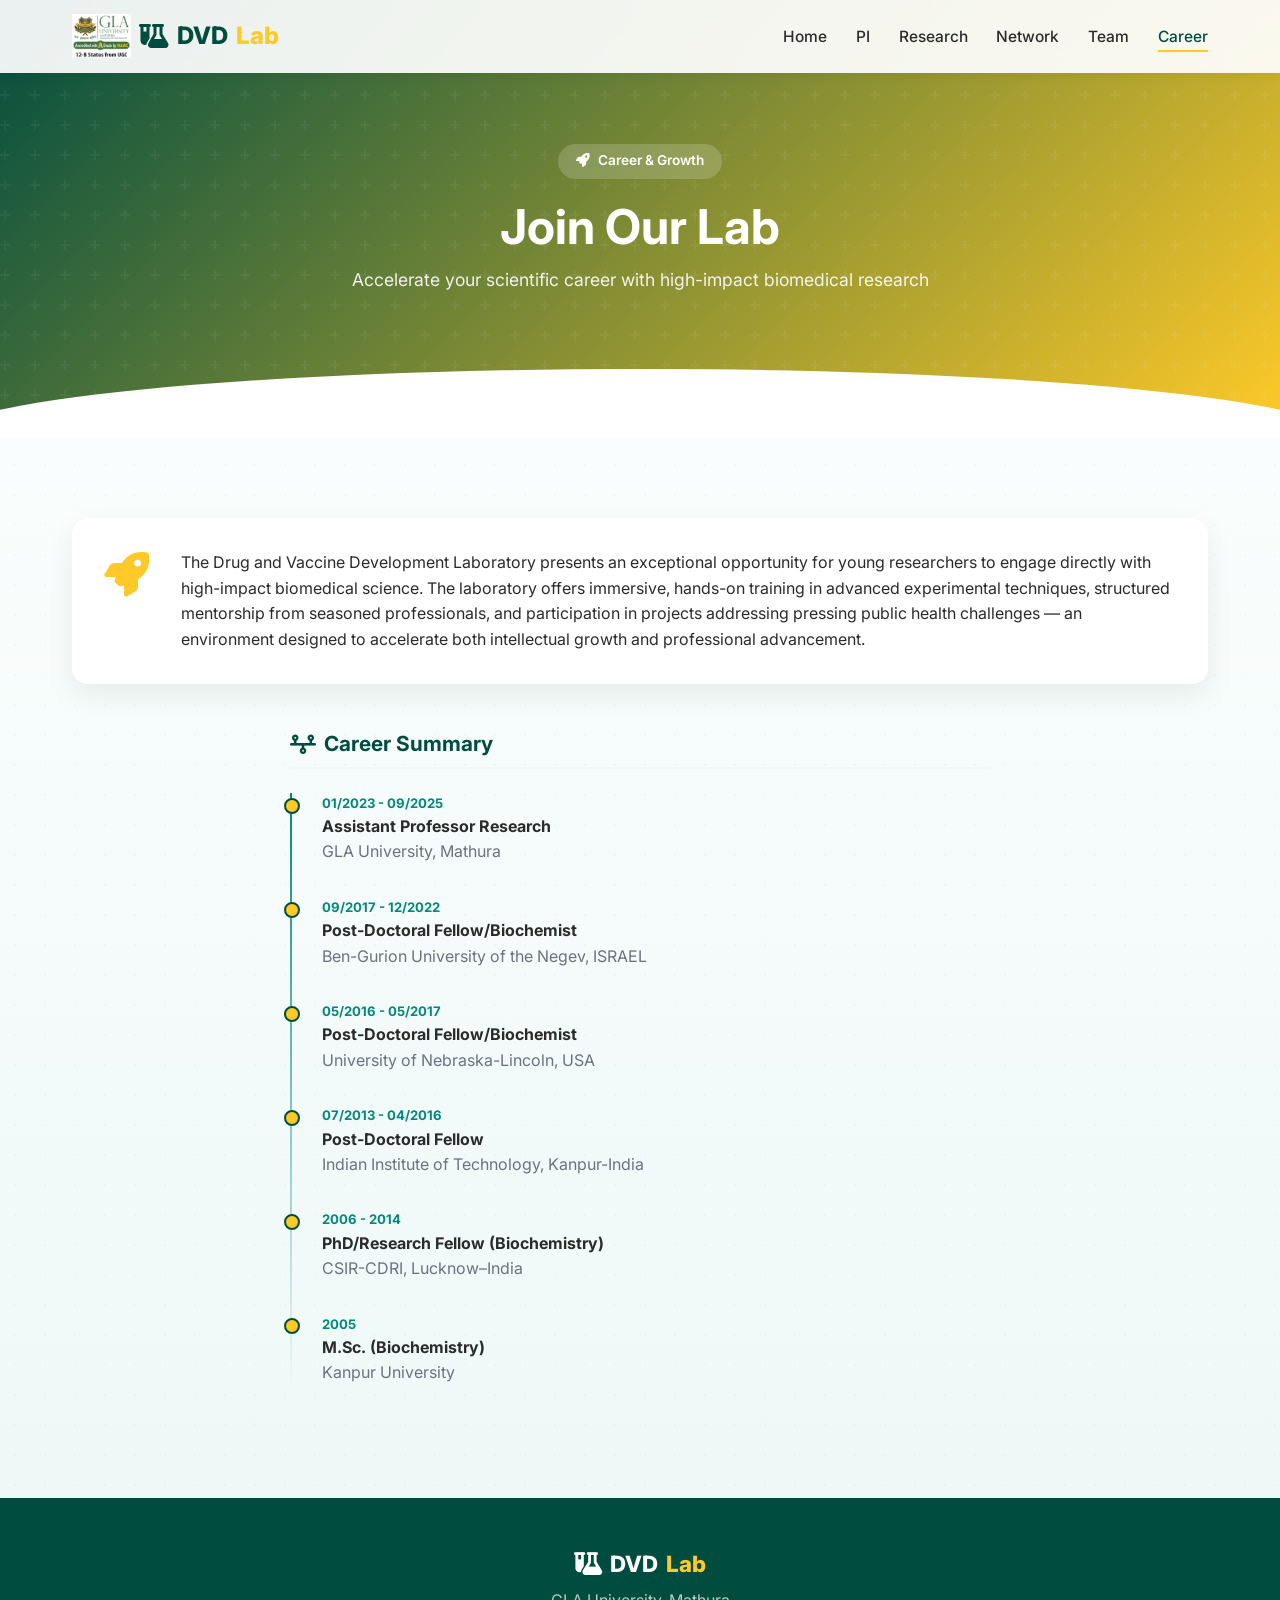
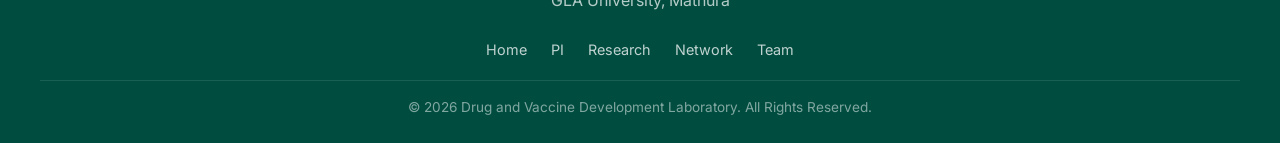
==== career.html @ 9182d3e6 "Initial commit" ====
<!DOCTYPE html>
<html lang="en">

<head>
    <meta charset="UTF-8">
    <meta name="viewport" content="width=device-width, initial-scale=1.0">
    <title>Career &amp; Growth — DVDLab</title>
    <meta name="description"
        content="Career opportunities, timeline, and growth pathways at the Drug and Vaccine Development Laboratory, GLA University.">
    <link href="https://fonts.googleapis.com/css2?family=Inter:wght@300;400;500;600;700;800&display=swap"
        rel="stylesheet">
    <link rel="stylesheet" href="https://cdnjs.cloudflare.com/ajax/libs/font-awesome/6.4.0/css/all.min.css">
    <link rel="stylesheet" href="style.css">
</head>

<body>
    <nav id="navbar">
        <div class="nav-content">
            <div class="logo">
                <img src="images/gla_logo.png" alt="GLA University Logo" class="nav-logo-img">
                <i class="fa-solid fa-flask-vial"></i> DVD<span class="highlight">Lab</span>
            </div>
            <ul class="nav-links">
                <li><a href="index.html">Home</a></li>
                <li><a href="pi.html">PI</a></li>
                <li><a href="research.html">Research</a></li>
                <li><a href="network.html">Network</a></li>
                <li><a href="team.html">Team</a></li>
                <li><a href="career.html">Career</a></li>
            </ul>
        </div>
    </nav>

    <!-- Page Banner -->
    <div class="page-banner page-banner--career">
        <div class="page-banner-content reveal">
            <span class="page-label"><i class="fa-solid fa-rocket"></i> Career &amp; Growth</span>
            <h1>Join Our Lab</h1>
            <p>Accelerate your scientific career with high-impact biomedical research</p>
        </div>
        <div class="banner-shape"></div>
    </div>

    <!-- Opportunity Text -->
    <section class="section-container">
        <div class="career-content reveal">
            <div class="career-text">
                <i class="fa-solid fa-rocket large-icon"></i>
                <p>The Drug and Vaccine Development Laboratory presents an exceptional opportunity for young researchers
                    to engage directly with high-impact biomedical science. The laboratory offers immersive, hands-on
                    training in advanced experimental techniques, structured mentorship from seasoned professionals, and
                    participation in projects addressing pressing public health challenges — an environment designed to
                    accelerate both intellectual growth and professional advancement.</p>
            </div>
        </div>

        <!-- Career Timeline -->
        <div class="career-timeline-full">
            <h3><i class="fa-solid fa-timeline"></i> Career Summary</h3>
            <div class="timeline" id="timeline-container">
                <!-- Populated by JS -->
            </div>
        </div>
    </section>

    <footer>
        <div class="footer-content">
            <div class="footer-brand">
                <div class="logo"><i class="fa-solid fa-flask-vial"></i> DVD<span class="highlight">Lab</span></div>
                <p>GLA University, Mathura</p>
            </div>
            <div class="footer-links">
                <a href="index.html">Home</a>
                <a href="pi.html">PI</a>
                <a href="research.html">Research</a>
                <a href="network.html">Network</a>
                <a href="team.html">Team</a>
            </div>
            <div class="footer-bottom">
                <p>&copy; 2026 Drug and Vaccine Development Laboratory. All Rights Reserved.</p>
            </div>
        </div>
    </footer>

    <script src="main.js"></script>
</body>

</html>
---- style.css ----
/* ============================================
   DVD Lab — style.css (Multi-Page)
   ============================================ */
/* Career page — full-width single timeline */
.career-timeline-full {
    max-width: 700px;
    margin: 2rem auto 0;
}

.career-timeline-full h3 {
    color: var(--primary);
    display: flex;
    align-items: center;
    gap: 0.5rem;
    border-bottom: 2px solid var(--bg-light);
    padding-bottom: 0.6rem;
    margin-bottom: 1.5rem;
    font-size: 1.3rem;
}

:root {
    --primary: #004d40;
    --primary-light: #00897b;
    --secondary: #ffca28;
    --bg-main: #ffffff;
    --bg-light: #f4f6f8;
    --text-main: #2b2b2b;
    --text-muted: #6b7280;
    --white: #ffffff;
    --card-shadow: 0 10px 30px rgba(0, 0, 0, 0.07);
    --hover-shadow: 0 20px 45px rgba(0, 77, 64, 0.18);
    --border-radius: 12px;
    --transition: all 0.3s ease;
}

* {
    margin: 0;
    padding: 0;
    box-sizing: border-box;
}

body {
    font-family: 'Inter', sans-serif;
    color: var(--text-main);
    background: linear-gradient(180deg, #fff 0%, #ebf8f6 100%);
    line-height: 1.6;
    overflow-x: hidden;
    animation: pageEnter 0.55s ease both;
}

@keyframes pageEnter {
    from {
        opacity: 0;
        transform: translateY(18px);
    }

    to {
        opacity: 1;
        transform: translateY(0);
    }
}

body::before {
    content: '';
    position: fixed;
    inset: 0;
    background-image: radial-gradient(var(--primary-light) 1px, transparent 1px);
    background-size: 30px 30px;
    opacity: 0.04;
    z-index: -1;
    pointer-events: none;
}

h1,
h2,
h3,
h4,
h5,
h6 {
    font-weight: 700;
    line-height: 1.2;
    margin-bottom: 1rem;
}

a {
    text-decoration: none;
    color: var(--primary);
    transition: var(--transition);
}

.text-gradient {
    background: linear-gradient(135deg, var(--primary), var(--primary-light));
    -webkit-background-clip: text;
    -webkit-text-fill-color: transparent;
}

.mt-2 {
    margin-top: 2rem;
}

.bg-light-section {
    background: var(--bg-light);
    padding: 5rem 2rem;
}

.bg-light-section .section-container {
    padding-top: 0;
    padding-bottom: 0;
}

.section-container {
    padding: 5rem 2rem;
    max-width: 1200px;
    margin: 0 auto;
}

.section-header {
    text-align: center;
    margin-bottom: 3.5rem;
}

.section-header h2 {
    font-size: 2.4rem;
    color: var(--primary);
    position: relative;
    display: inline-block;
}

.section-header h2::after {
    content: '';
    position: absolute;
    bottom: -10px;
    left: 50%;
    transform: translateX(-50%);
    width: 60px;
    height: 4px;
    background: var(--secondary);
    border-radius: 2px;
}

.section-header p {
    color: var(--text-muted);
    margin-top: 1.2rem;
}

/* NAV */
nav {
    position: fixed;
    top: 0;
    width: 100%;
    background: rgba(255, 255, 255, 0.92);
    backdrop-filter: blur(14px);
    z-index: 1000;
    box-shadow: 0 2px 12px rgba(0, 0, 0, 0.06);
}

.nav-content {
    max-width: 1200px;
    margin: 0 auto;
    padding: 0.9rem 2rem;
    display: flex;
    justify-content: space-between;
    align-items: center;
}

.logo {
    font-size: 1.5rem;
    font-weight: 800;
    color: var(--primary);
    display: flex;
    align-items: center;
    gap: 0.5rem;
}

.nav-logo-img {
    height: 44px;
    width: auto;
}

.logo .highlight {
    color: var(--secondary);
}

.nav-links {
    list-style: none;
    display: flex;
    gap: 1.8rem;
}

.nav-links a {
    color: var(--text-main);
    font-weight: 500;
    font-size: 0.97rem;
    padding: 0.3rem 0;
    border-bottom: 2px solid transparent;
    transition: var(--transition);
}

.nav-links a:hover,
.nav-links a.active {
    color: var(--primary);
    border-bottom-color: var(--secondary);
}

/* HERO */
.hero {
    min-height: 100vh;
    display: flex;
    align-items: center;
    padding: 8rem 2rem 4rem;
    position: relative;
    background: linear-gradient(135deg, rgba(0, 77, 64, .06) 0%, rgba(0, 137, 123, .12) 100%);
    overflow: hidden;
}

#particles-js {
    position: absolute;
    inset: 0;
    z-index: 1;
}

.hero-content {
    max-width: 1200px;
    margin: 0 auto;
    position: relative;
    z-index: 2;
}

.hero-tag {
    display: inline-flex;
    align-items: center;
    gap: 0.5rem;
    background: rgba(0, 137, 123, .1);
    color: var(--primary);
    padding: 0.4rem 1rem;
    border-radius: 30px;
    font-size: 0.85rem;
    font-weight: 600;
    margin-bottom: 1.2rem;
}

.hero h1 {
    font-size: 3.5rem;
    color: var(--primary);
    max-width: 800px;
}

.hero .subtitle {
    font-size: 1.2rem;
    color: var(--text-muted);
    max-width: 620px;
    margin: 1rem 0 2rem;
}

.hero-text {
    background: var(--white);
    padding: 2rem;
    border-radius: var(--border-radius);
    box-shadow: var(--card-shadow);
    max-width: 800px;
    margin-bottom: 2rem;
}

.focus-areas {
    display: grid;
    grid-template-columns: 1fr 1fr;
    gap: 1.5rem;
    margin-top: 1.5rem;
}

.focus-card {
    padding: 1.4rem;
    background: var(--bg-light);
    border-radius: var(--border-radius);
    border-left: 4px solid var(--primary);
    transition: var(--transition);
}

.focus-card:hover {
    transform: translateX(4px);
    border-left-color: var(--secondary);
}

.focus-card i {
    font-size: 1.8rem;
    color: var(--primary-light);
    margin-bottom: 0.8rem;
    display: block;
}

.hero-btns {
    display: flex;
    gap: 1rem;
    flex-wrap: wrap;
}

.btn {
    display: inline-flex;
    align-items: center;
    gap: 0.5rem;
    padding: 0.9rem 1.8rem;
    border-radius: 30px;
    font-weight: 600;
    cursor: pointer;
    border: none;
    transition: var(--transition);
}

.btn-primary {
    background: var(--primary);
    color: var(--white);
    box-shadow: 0 4px 15px rgba(0, 77, 64, .3);
}

.btn-primary:hover {
    background: var(--primary-light);
    transform: translateY(-2px);
    color: var(--white);
}

.btn-outline {
    background: transparent;
    color: var(--primary);
    border: 2px solid var(--primary);
}

.btn-outline:hover {
    background: var(--primary);
    color: var(--white);
    transform: translateY(-2px);
}

/* STATS BAR */
.stats-bar {
    background: var(--primary);
    padding: 2.5rem 2rem;
}

.stats-inner {
    max-width: 1200px;
    margin: 0 auto;
    display: grid;
    grid-template-columns: repeat(4, 1fr);
    gap: 1rem;
    text-align: center;
}

.stat-item {
    color: var(--white);
}

.stat-num {
    display: block;
    font-size: 2.2rem;
    font-weight: 800;
    color: var(--secondary);
}

.stat-label {
    font-size: 0.9rem;
    opacity: 0.85;
}

/* PAGE BANNER */
.page-banner {
    min-height: 42vh;
    display: flex;
    align-items: center;
    justify-content: center;
    position: relative;
    overflow: hidden;
    padding: 9rem 2rem 7rem;
    text-align: center;
}

.page-banner--pi {
    background: linear-gradient(135deg, #004d40 0%, #00897b 100%);
}

.page-banner--research {
    background: linear-gradient(135deg, #1a237e 0%, #00897b 100%);
}

.page-banner--network {
    background: linear-gradient(135deg, #004d40 0%, #1a237e 100%);
}

.page-banner--team {
    background: linear-gradient(135deg, #00897b 0%, #004d40 100%);
}

.page-banner--career {
    background: linear-gradient(135deg, #004d40 0%, #ffca28 100%);
}

.page-banner::after {
    content: '';
    position: absolute;
    inset: 0;
    background: url("data:image/svg+xml,%3Csvg width='60' height='60' viewBox='0 0 60 60' xmlns='http://www.w3.org/2000/svg'%3E%3Cg fill='none' fill-rule='evenodd'%3E%3Cg fill='%23ffffff' fill-opacity='0.05'%3E%3Cpath d='M36 34v-4h-2v4h-4v2h4v4h2v-4h4v-2h-4zm0-30V0h-2v4h-4v2h4v4h2V6h4V4h-4zM6 34v-4H4v4H0v2h4v4h2v-4h4v-2H6zM6 4V0H4v4H0v2h4v4h2V6h4V4H6z'/%3E%3C/g%3E%3C/g%3E%3C/svg%3E");
}

.banner-shape {
    position: absolute;
    bottom: -1px;
    left: 0;
    right: 0;
    height: 70px;
    background: var(--bg-main);
    clip-path: ellipse(55% 100% at 50% 100%);
    z-index: 1;
}

.page-banner-content {
    position: relative;
    z-index: 2;
    color: var(--white);
    max-width: 750px;
    padding-bottom: 2rem;
}

.page-banner-content h1 {
    font-size: 3rem;
    color: var(--white);
    margin-bottom: 0.6rem;
}

.page-banner-content p {
    font-size: 1.1rem;
    opacity: 0.9;
    max-width: 600px;
    margin: 0 auto;
    line-height: 1.65;
}

.page-label {
    display: inline-flex;
    align-items: center;
    gap: 0.5rem;
    background: rgba(255, 255, 255, .18);
    backdrop-filter: blur(6px);
    padding: 0.4rem 1.1rem;
    border-radius: 20px;
    font-size: 0.85rem;
    font-weight: 600;
    margin-bottom: 1.2rem;
}

/* PI SECTION */
#pi {
    position: relative;
}

.pi-profile {
    display: flex;
    gap: 4rem;
    align-items: center;
    background: rgba(255, 255, 255, .88);
    backdrop-filter: blur(12px);
    border: 1px solid rgba(255, 255, 255, .6);
    padding: 3rem;
    border-radius: 20px;
    box-shadow: var(--card-shadow);
    transition: var(--transition);
}

.pi-photo-ring {
    position: relative;
    width: 260px;
    height: 260px;
    border-radius: 50%;
    padding: 6px;
    background: linear-gradient(135deg, var(--primary), var(--secondary));
    flex-shrink: 0;
}

.pi-photo {
    width: 100%;
    height: 100%;
    border-radius: 50%;
    object-fit: cover;
    object-position: top center;
    display: block;
    border: 4px solid white;
}

.pi-badge {
    position: absolute;
    bottom: 10px;
    right: 10px;
    background: var(--secondary);
    color: var(--primary);
    font-weight: 800;
    font-size: 0.85rem;
    padding: 0.3rem 0.7rem;
    border-radius: 20px;
}

.pi-details h3 {
    font-size: 2rem;
    margin-bottom: 0.4rem;
}

.pi-affil {
    color: var(--text-muted);
    margin-bottom: 0.5rem;
    display: flex;
    align-items: center;
    gap: 0.5rem;
}

.contact-info {
    margin: 1.2rem 0;
}

.contact-info p {
    display: flex;
    align-items: center;
    gap: 0.6rem;
    margin-bottom: 0.5rem;
}

.contact-info i {
    color: var(--primary);
}

.social-links {
    display: flex;
    gap: 1rem;
    flex-wrap: wrap;
}

.social-btn {
    padding: 0.5rem 1rem;
    background: var(--bg-light);
    border: 1px solid #e5e7eb;
    border-radius: 8px;
    color: var(--text-main);
    display: flex;
    align-items: center;
    gap: 0.5rem;
    transition: var(--transition);
}

.social-btn:hover {
    background: var(--primary);
    color: var(--white);
    border-color: var(--primary);
}

/* TABS */
.tabs-nav {
    display: flex;
    gap: 1rem;
    margin-bottom: 2.5rem;
    flex-wrap: wrap;
}

.tab-btn {
    padding: 0.75rem 1.8rem;
    border: 2px solid var(--primary);
    background: transparent;
    color: var(--primary);
    border-radius: 30px;
    font-weight: 600;
    font-size: 0.95rem;
    cursor: pointer;
    transition: var(--transition);
    display: flex;
    align-items: center;
    gap: 0.5rem;
}

.tab-btn:hover,
.tab-btn.active {
    background: var(--primary);
    color: var(--white);
}

.tab-panel {
    display: none;
}

.tab-panel.active {
    display: grid;
    grid-template-columns: repeat(auto-fill, minmax(300px, 1fr));
    gap: 1.2rem;
    animation: tabIn 0.4s ease;
}

@keyframes tabIn {
    from {
        opacity: 0;
        transform: translateY(12px);
    }

    to {
        opacity: 1;
        transform: translateY(0);
    }
}

.achievement-card {
    display: flex;
    align-items: center;
    gap: 1rem;
    background: var(--white);
    border-radius: 12px;
    padding: 1.2rem;
    box-shadow: var(--card-shadow);
    border: 1px solid rgba(0, 77, 64, .08);
    transition: var(--transition);
}

.achievement-card:hover {
    transform: translateY(-4px);
    box-shadow: var(--hover-shadow);
    border-color: rgba(0, 137, 123, .25);
}

.ach-icon {
    width: 48px;
    height: 48px;
    border-radius: 12px;
    background: linear-gradient(135deg, var(--primary), var(--primary-light));
    display: flex;
    align-items: center;
    justify-content: center;
    flex-shrink: 0;
}

.ach-icon i {
    color: var(--white);
    font-size: 1.2rem;
}

.ach-icon--award {
    background: linear-gradient(135deg, #b45309, var(--secondary));
}

.ach-body {
    display: flex;
    flex-direction: column;
    gap: 0.2rem;
}

.ach-label {
    font-size: 0.78rem;
    font-weight: 700;
    text-transform: uppercase;
    letter-spacing: 0.5px;
    color: var(--primary-light);
}

.ach-org {
    font-size: 0.92rem;
    font-weight: 500;
    color: var(--text-main);
}

.ach-type--award {
    color: #b45309;
}

.ach-type--fellowship {
    color: #1e40af;
}

.ach-type--membership {
    color: #166534;
}

.ach-type--role {
    color: #7c3aed;
}

/* RESEARCH — FLIP CARDS */
.filters-container {
    display: flex;
    justify-content: center;
    gap: 1rem;
    margin-bottom: 3rem;
    flex-wrap: wrap;
}

.filter-btn {
    padding: 0.5rem 1.5rem;
    border: 2px solid var(--primary);
    background: transparent;
    color: var(--primary);
    border-radius: 30px;
    font-weight: 600;
    cursor: pointer;
    transition: var(--transition);
    display: flex;
    align-items: center;
    gap: 0.4rem;
}

.filter-btn.active,
.filter-btn:hover {
    background: var(--primary);
    color: var(--white);
}

.projects-grid {
    display: grid;
    gap: 2rem;
}

.flip-card {
    perspective: 1000px;
    cursor: pointer;
    min-height: 280px;
}

.flip-inner {
    position: relative;
    width: 100%;
    height: 100%;
    min-height: 280px;
    transition: transform 0.7s cubic-bezier(.4, 0, .2, 1);
    transform-style: preserve-3d;
}

.flip-card.flipped .flip-inner {
    transform: rotateY(180deg);
}

.flip-front,
.flip-back {
    position: absolute;
    inset: 0;
    border-radius: 16px;
    backface-visibility: hidden;
    -webkit-backface-visibility: hidden;
    padding: 1.8rem;
    box-shadow: var(--card-shadow);
}

.flip-front {
    background: linear-gradient(135deg, rgba(255, 255, 255, .95), rgba(244, 246, 248, .98));
    border: 1px solid rgba(255, 255, 255, .8);
}

.flip-back {
    background: linear-gradient(135deg, var(--primary), var(--primary-light));
    color: var(--white);
    transform: rotateY(180deg);
}

.flip-back .ps-col h5 {
    color: var(--secondary);
}

.flip-back .ps-col p {
    color: rgba(255, 255, 255, .9);
}

.flip-hint {
    margin-top: 1rem;
    font-size: 0.82rem;
    color: var(--text-muted);
    display: flex;
    align-items: center;
    gap: 0.4rem;
}

.project-meta {
    display: flex;
    gap: 0.5rem;
    margin-bottom: 1rem;
    flex-wrap: wrap;
}

.badge {
    padding: 0.25rem 0.75rem;
    border-radius: 20px;
    font-size: 0.75rem;
    font-weight: 700;
    text-transform: uppercase;
}

.badge.status-ongoing {
    background: #dcfce7;
    color: #166534;
}

.badge.trl {
    background: #f3f4f6;
    color: #374151;
    border: 1px solid #d1d5db;
}

.cat-badge {
    background: #5eead4;
    color: #115e59;
}

.flip-front h3 {
    font-size: 1.3rem;
    color: var(--primary);
    margin-bottom: 0.8rem;
}

.project-funding {
    display: flex;
    gap: 1.2rem;
    font-size: 0.88rem;
    color: var(--text-muted);
    flex-wrap: wrap;
}

.ps-grid {
    display: grid;
    grid-template-columns: repeat(2, 1fr);
    gap: 1rem;
    height: 100%;
}

.ps-col h5 {
    font-size: 0.82rem;
    text-transform: uppercase;
    letter-spacing: 0.5px;
    margin-bottom: 0.5rem;
    display: flex;
    align-items: center;
    gap: 0.3rem;
}

.ps-col p {
    font-size: 0.88rem;
}

/* NETWORK */
.network-wrapper {
    background: var(--white);
    border-radius: 16px;
    padding: 1.5rem;
    box-shadow: var(--card-shadow);
}

#collaboration-network {
    width: 100%;
    height: 500px;
    border: 1px solid #e5e7eb;
    border-radius: 8px;
    background: #fafafa;
}

.network-legend {
    display: flex;
    justify-content: center;
    gap: 2rem;
    margin-top: 1rem;
}

.legend-item {
    display: flex;
    align-items: center;
    gap: 0.5rem;
    font-size: 0.9rem;
}

.node-color {
    width: 16px;
    height: 16px;
    border-radius: 50%;
    display: inline-block;
}

.lab-node {
    background: var(--secondary);
    border: 2px solid #b48c08;
}

.collab-node {
    background: var(--primary-light);
    border: 2px solid var(--primary);
}

.collab-grid {
    display: grid;
    grid-template-columns: repeat(auto-fill, minmax(300px, 1fr));
    gap: 1.5rem;
}

.collab-card {
    background: var(--white);
    border-radius: 14px;
    padding: 1.5rem;
    box-shadow: var(--card-shadow);
    transition: var(--transition);
    border: 1px solid transparent;
}

.collab-card:hover {
    transform: translateY(-6px);
    border-color: rgba(0, 137, 123, .2);
    box-shadow: var(--hover-shadow);
}

.collab-icon {
    width: 50px;
    height: 50px;
    border-radius: 12px;
    background: linear-gradient(135deg, var(--primary), var(--primary-light));
    display: flex;
    align-items: center;
    justify-content: center;
    margin-bottom: 1rem;
}

.collab-icon i {
    color: var(--white);
    font-size: 1.3rem;
}

.collab-card h4 {
    color: var(--primary);
    margin-bottom: 0.5rem;
}

.collab-card p {
    font-size: 0.9rem;
    color: var(--text-muted);
    margin-bottom: 1rem;
}

.collab-tag {
    display: inline-block;
    padding: 0.2rem 0.7rem;
    border-radius: 20px;
    font-size: 0.75rem;
    font-weight: 700;
    background: rgba(0, 137, 123, .12);
    color: var(--primary);
}

.international-tag {
    background: rgba(255, 202, 40, .2);
    color: #b45309;
}

/* TEAM */
.members-grid {
    display: grid;
    grid-template-columns: repeat(auto-fill, minmax(240px, 1fr));
    gap: 2rem;
    margin-top: 1rem;
}

.member-card {
    background: rgba(255, 255, 255, .88);
    backdrop-filter: blur(10px);
    border: 1px solid rgba(255, 255, 255, .6);
    padding: 1.8rem 1.4rem;
    border-radius: 14px;
    box-shadow: var(--card-shadow);
    text-align: center;
    transition: transform 0.15s ease, box-shadow 0.15s ease;
}

.member-card:hover {
    box-shadow: var(--hover-shadow);
    border-color: rgba(255, 202, 40, .5);
}

.member-photo-wrap {
    width: 110px;
    height: 110px;
    border-radius: 50%;
    margin: 0 auto 1rem;
    background: linear-gradient(135deg, var(--primary), var(--secondary));
    padding: 3px;
}

.member-photo {
    width: 100%;
    height: 100%;
    border-radius: 50%;
    object-fit: cover;
    object-position: center;
    display: block;
}

.member-card h4 {
    color: var(--primary);
    margin-bottom: 0.25rem;
}

.member-card .degree {
    font-size: 0.83rem;
    color: var(--text-muted);
    display: block;
    margin-bottom: 0.6rem;
}

.member-card .interest {
    font-size: 0.88rem;
    background: var(--bg-light);
    padding: 0.5rem 0.75rem;
    border-radius: 8px;
}

.list-view {
    grid-template-columns: repeat(auto-fill, minmax(300px, 1fr));
}

.list-item {
    background: var(--white);
    padding: 1rem 1.2rem;
    border-radius: 10px;
    border-left: 4px solid var(--primary-light);
    box-shadow: var(--card-shadow);
}

.list-item h4 {
    color: var(--primary);
    margin-bottom: 0.2rem;
}

/* FACILITIES */
.facilities-grid {
    display: grid;
    grid-template-columns: repeat(auto-fill, minmax(240px, 1fr));
    gap: 1.5rem;
    list-style: none;
}

.facility-card {
    background: var(--white);
    border-radius: 14px;
    box-shadow: var(--card-shadow);
    overflow: hidden;
    cursor: default;
    transition: var(--transition);
    border: 1px solid transparent;
    position: relative;
}

.facility-card:hover {
    transform: translateY(-6px);
    box-shadow: var(--hover-shadow);
    border-color: rgba(0, 137, 123, .2);
}

.facility-front {
    padding: 1.8rem 1.4rem;
    text-align: center;
}

.facility-front i {
    font-size: 2rem;
    color: var(--primary-light);
    margin-bottom: 0.8rem;
    display: block;
}

.facility-front h4 {
    color: var(--primary);
    font-size: 1rem;
    margin-bottom: 0.5rem;
}

.facility-badge {
    display: inline-block;
    padding: 0.2rem 0.7rem;
    background: rgba(0, 137, 123, .1);
    color: var(--primary);
    border-radius: 20px;
    font-size: 0.72rem;
    font-weight: 700;
    text-transform: uppercase;
}

.facility-hint {
    display: block;
    font-size: 0.75rem;
    color: var(--text-muted);
    margin-top: 0.6rem;
}

.facility-back {
    background: linear-gradient(135deg, var(--primary), var(--primary-light));
    color: var(--white);
    padding: 1.4rem;
    opacity: 0;
    max-height: 0;
    overflow: hidden;
    transition: all 0.4s ease;
}

.facility-card:hover .facility-back {
    opacity: 1;
    max-height: 300px;
}

.facility-card:hover .facility-front {
    border-bottom: 1px solid rgba(0, 137, 123, .1);
}

.facility-back h4 {
    font-size: 0.9rem;
    color: var(--secondary);
    margin-bottom: 0.8rem;
}

.facility-back ul {
    list-style: none;
}

.facility-back ul li {
    font-size: 0.82rem;
    margin-bottom: 0.4rem;
    display: flex;
    align-items: flex-start;
    gap: 0.4rem;
    opacity: 0.92;
}

.facility-back ul li i {
    color: var(--secondary);
    margin-top: 2px;
    flex-shrink: 0;
}

/* CAREER */
.career-content {
    background: var(--white);
    padding: 2rem;
    border-radius: 16px;
    box-shadow: var(--card-shadow);
    margin-bottom: 3rem;
}

.career-text {
    display: flex;
    gap: 2rem;
    align-items: flex-start;
}

.large-icon {
    font-size: 2.8rem;
    color: var(--secondary);
    flex-shrink: 0;
    margin-top: 0.2rem;
}

.timeline-awards-container {
    display: grid;
    grid-template-columns: 1fr 1fr;
    gap: 3rem;
}

.career-timeline h3,
.awards-roles h3 {
    color: var(--primary);
    display: flex;
    align-items: center;
    gap: 0.5rem;
    border-bottom: 2px solid var(--bg-light);
    padding-bottom: 0.6rem;
    margin-bottom: 1.5rem;
}

.timeline {
    position: relative;
    padding-left: 2rem;
}

.timeline::before {
    content: '';
    position: absolute;
    left: 0;
    top: 0;
    bottom: 0;
    width: 2px;
    background: linear-gradient(to bottom, var(--primary-light), transparent);
}

.timeline-item {
    position: relative;
    margin-bottom: 2rem;
}

.timeline-item::before {
    content: '';
    position: absolute;
    left: -2.35rem;
    top: 0.3rem;
    width: 12px;
    height: 12px;
    border-radius: 50%;
    background: var(--secondary);
    border: 2px solid var(--primary);
}

.timeline-date {
    font-size: 0.82rem;
    font-weight: 700;
    color: var(--primary-light);
    margin-bottom: 0.2rem;
}

.timeline-content h4 {
    margin-bottom: 0.2rem;
    font-size: 1rem;
}

.roles-list,
.awards-list {
    list-style: none;
}

.roles-list li,
.awards-list li {
    margin-bottom: 0.8rem;
    display: flex;
    align-items: flex-start;
    gap: 0.6rem;
    font-size: 0.9rem;
}

.roles-list li i {
    color: var(--primary-light);
    margin-top: 2px;
}

.awards-list li i {
    color: var(--secondary);
    margin-top: 2px;
}

/* FOOTER */
footer {
    background: var(--primary);
    color: var(--white);
    padding: 3rem 2rem 1.5rem;
}

.footer-content {
    max-width: 1200px;
    margin: 0 auto;
}

.footer-brand {
    text-align: center;
    margin-bottom: 1.5rem;
}

.footer-brand .logo {
    color: var(--white);
    justify-content: center;
    margin-bottom: 0.4rem;
    font-size: 1.4rem;
}

.footer-brand p {
    color: rgba(255, 255, 255, .7);
}

.footer-links {
    display: flex;
    justify-content: center;
    gap: 1.5rem;
    flex-wrap: wrap;
    margin: 1.2rem 0;
}

.footer-links a {
    color: rgba(255, 255, 255, .75);
    font-size: 0.9rem;
    transition: var(--transition);
}

.footer-links a:hover {
    color: var(--secondary);
}

.footer-bottom {
    border-top: 1px solid rgba(255, 255, 255, .1);
    padding-top: 1rem;
    text-align: center;
    font-size: 0.85rem;
    color: rgba(255, 255, 255, .5);
}

/* SCROLL REVEAL */
.reveal {
    position: relative;
    transform: translateY(40px);
    opacity: 0;
    transition: all 0.75s cubic-bezier(.5, 0, 0, 1);
}

.reveal.active {
    transform: translateY(0);
    opacity: 1;
}

/* TEXT UTILS */
.text-muted {
    color: var(--text-muted);
}

/* RESPONSIVE */
@media(max-width:900px) {

    .focus-areas,
    .ps-grid,
    .timeline-awards-container {
        grid-template-columns: 1fr;
    }

    .pi-profile {
        flex-direction: column;
        text-align: center;
        gap: 2rem;
    }

    .social-links {
        justify-content: center;
    }

    .hero h1 {
        font-size: 2.4rem;
    }

    .page-banner-content h1 {
        font-size: 2rem;
    }

    .stats-inner {
        grid-template-columns: repeat(2, 1fr);
    }

    .nav-links {
        display: none;
    }
}

@media(max-width:600px) {
    .stats-inner {
        grid-template-columns: 1fr 1fr;
    }

    .tab-panel.active {
        grid-template-columns: 1fr;
    }

    .ps-grid {
        grid-template-columns: 1fr;
    }
}
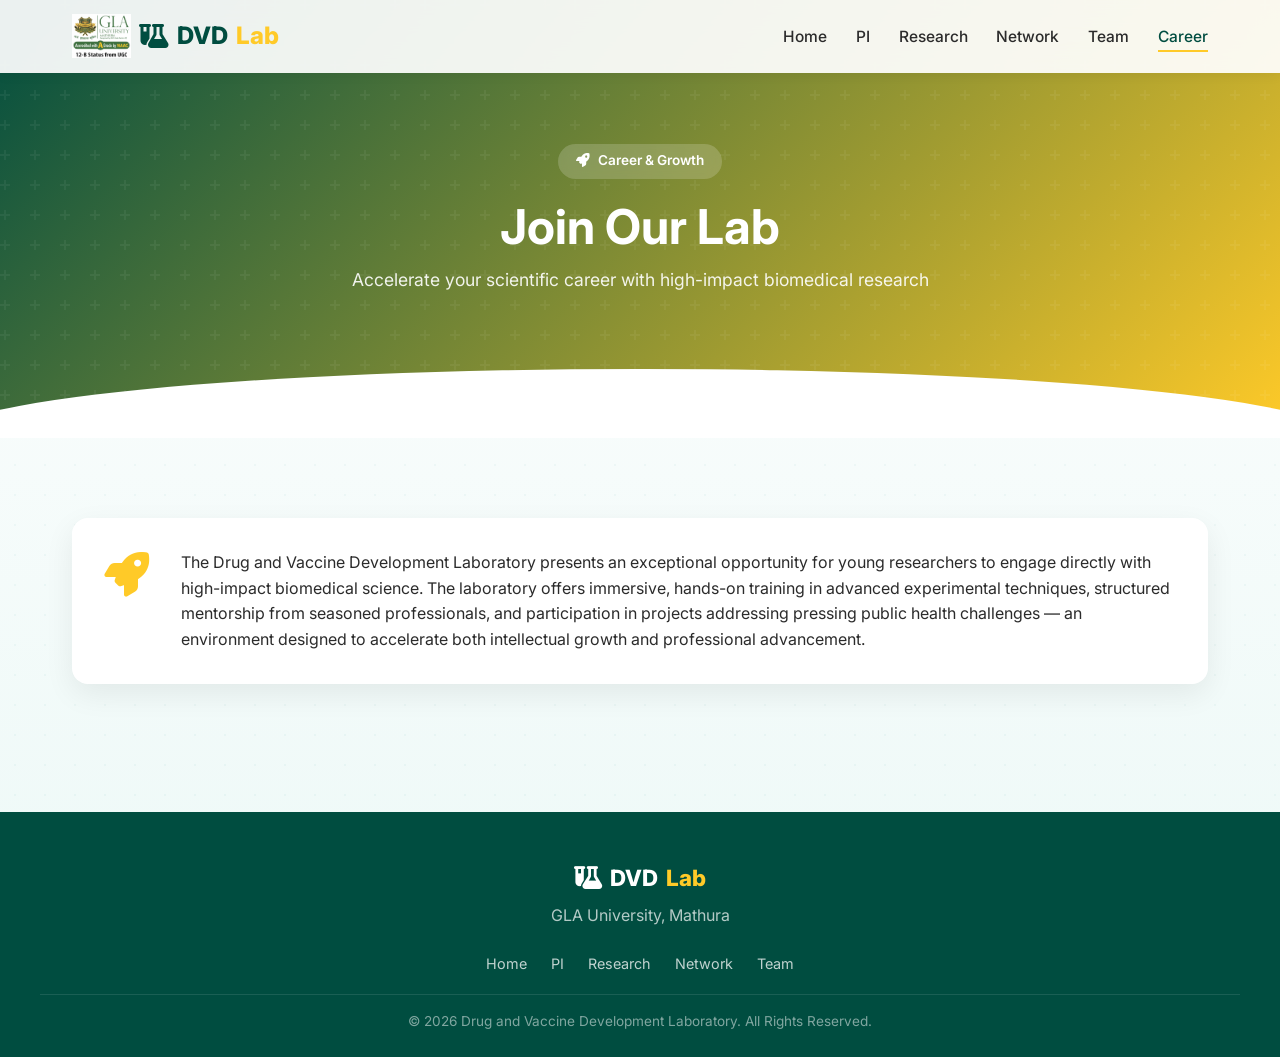
==== commit ada5e35a: "updated website content" ====
--- a/career.html
+++ b/career.html
@@ -53,14 +53,6 @@
                     accelerate both intellectual growth and professional advancement.</p>
             </div>
         </div>
-
-        <!-- Career Timeline -->
-        <div class="career-timeline-full">
-            <h3><i class="fa-solid fa-timeline"></i> Career Summary</h3>
-            <div class="timeline" id="timeline-container">
-                <!-- Populated by JS -->
-            </div>
-        </div>
     </section>
 
     <footer>
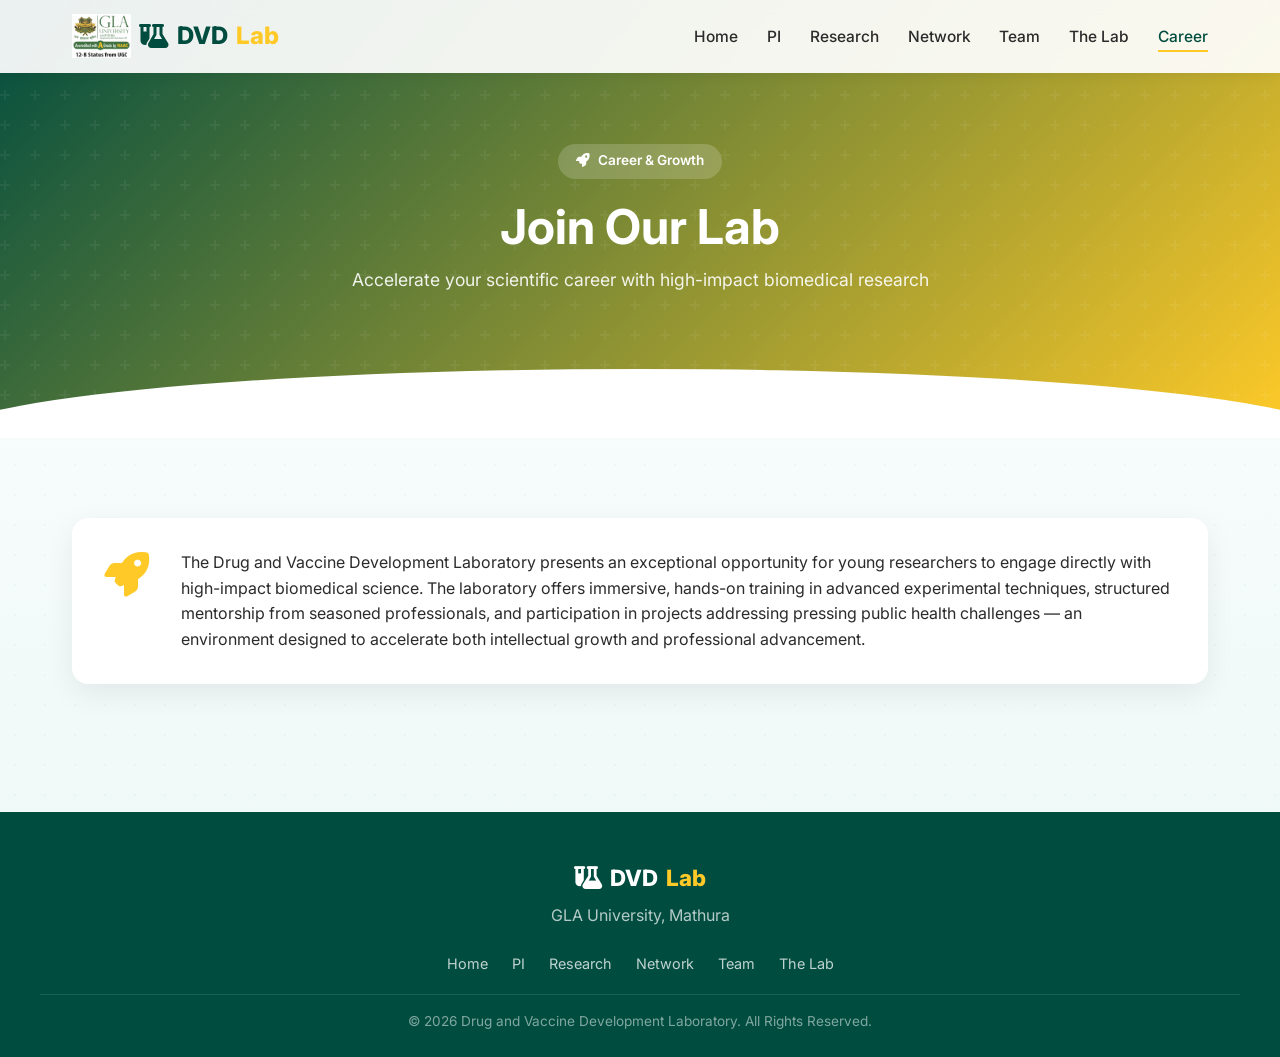
==== commit e4021ed4: "Updated antigravity code" ====
--- a/career.html
+++ b/career.html
@@ -26,6 +26,7 @@
                 <li><a href="research.html">Research</a></li>
                 <li><a href="network.html">Network</a></li>
                 <li><a href="team.html">Team</a></li>
+                <li><a href="lab.html">The Lab</a></li>
                 <li><a href="career.html">Career</a></li>
             </ul>
         </div>
@@ -67,6 +68,7 @@
                 <a href="research.html">Research</a>
                 <a href="network.html">Network</a>
                 <a href="team.html">Team</a>
+                <a href="lab.html">The Lab</a>
             </div>
             <div class="footer-bottom">
                 <p>&copy; 2026 Drug and Vaccine Development Laboratory. All Rights Reserved.</p>
--- a/style.css
+++ b/style.css
@@ -1352,4 +1352,400 @@
     .ps-grid {
         grid-template-columns: 1fr;
     }
+}
+
+/* ============================================
+   THE LAB PAGE
+   ============================================ */
+
+/* Banner */
+.page-banner--lab {
+    background: linear-gradient(135deg, #001a12 0%, #004d40 50%, #00695c 100%);
+    overflow: hidden;
+    position: relative;
+}
+
+.lab-title-glow {
+    color: var(--secondary);
+    text-shadow: 0 0 40px rgba(255, 202, 40, 0.6), 0 0 80px rgba(255, 202, 40, 0.3);
+    animation: titlePulse 3s ease-in-out infinite;
+}
+
+@keyframes titlePulse {
+    0%, 100% { text-shadow: 0 0 40px rgba(255,202,40,0.6), 0 0 80px rgba(255,202,40,0.3); }
+    50%       { text-shadow: 0 0 60px rgba(255,202,40,0.9), 0 0 120px rgba(255,202,40,0.5); }
+}
+
+/* DNA strand animation in banner */
+.lab-dna-animation {
+    position: absolute;
+    inset: 0;
+    pointer-events: none;
+    overflow: hidden;
+}
+.dna-strand {
+    position: absolute;
+    width: 3px;
+    border-radius: 2px;
+    animation: dnaFloat 8s ease-in-out infinite;
+    background: linear-gradient(to bottom, transparent, rgba(0,137,123,0.4), rgba(255,202,40,0.3), transparent);
+}
+.dna-strand:nth-child(1) { left: 10%; height: 60%; top: 20%; animation-delay: 0s; }
+.dna-strand:nth-child(2) { left: 85%; height: 80%; top: 10%; animation-delay: -3s; }
+.dna-strand:nth-child(3) { left: 55%; height: 50%; top: 30%; animation-delay: -5s; }
+
+@keyframes dnaFloat {
+    0%, 100% { transform: translateY(0) scaleX(1); opacity: 0.4; }
+    33%       { transform: translateY(-20px) scaleX(3); opacity: 0.8; }
+    66%       { transform: translateY(10px) scaleX(1.5); opacity: 0.6; }
+}
+
+/* Lab Stats Bar */
+.lab-stats-bar {
+    background: linear-gradient(90deg, #001a12 0%, #004d40 50%, #001a12 100%);
+    padding: 2.5rem 2rem;
+    border-bottom: 2px solid rgba(255,202,40,0.3);
+}
+.lab-stats-bar .stat-num {
+    font-size: 2.8rem;
+    color: var(--secondary);
+    text-shadow: 0 0 20px rgba(255,202,40,0.4);
+}
+
+/* About Grid */
+.lab-about-grid {
+    display: grid;
+    grid-template-columns: 1fr 1fr;
+    gap: 5rem;
+    align-items: center;
+}
+.lab-about-badge {
+    display: inline-flex;
+    align-items: center;
+    gap: 0.6rem;
+    background: rgba(0,137,123,0.1);
+    color: var(--primary-light);
+    border: 1px solid rgba(0,137,123,0.25);
+    padding: 0.4rem 1rem;
+    border-radius: 20px;
+    font-size: 0.82rem;
+    font-weight: 700;
+    margin-bottom: 1.2rem;
+}
+.lab-about-text h3 {
+    font-size: 1.9rem;
+    color: var(--primary);
+    margin-bottom: 1rem;
+}
+.lab-about-text p {
+    color: var(--text-muted);
+    line-height: 1.75;
+}
+.lab-highlights {
+    display: grid;
+    grid-template-columns: 1fr 1fr;
+    gap: 0.8rem;
+    margin-top: 1.8rem;
+}
+.lab-highlight-item {
+    display: flex;
+    align-items: center;
+    gap: 0.6rem;
+    background: var(--bg-light);
+    padding: 0.75rem 1rem;
+    border-radius: 10px;
+    font-size: 0.88rem;
+    font-weight: 600;
+    color: var(--primary);
+    border-left: 3px solid var(--primary-light);
+    transition: var(--transition);
+}
+.lab-highlight-item:hover {
+    background: rgba(0,137,123,0.08);
+    transform: translateX(4px);
+}
+.lab-highlight-item i { color: var(--primary-light); font-size: 1rem; }
+
+/* Molecule Ring Animation */
+.lab-about-visual {
+    display: flex;
+    align-items: center;
+    justify-content: center;
+    padding: 2rem;
+}
+.lab-molecule-ring {
+    position: relative;
+    width: 300px;
+    height: 300px;
+    display: flex;
+    align-items: center;
+    justify-content: center;
+}
+.molecule-center {
+    width: 90px;
+    height: 90px;
+    border-radius: 50%;
+    background: linear-gradient(135deg, var(--primary), var(--primary-light));
+    display: flex;
+    align-items: center;
+    justify-content: center;
+    box-shadow: 0 0 40px rgba(0,137,123,0.5), 0 0 80px rgba(0,137,123,0.2);
+    z-index: 2;
+    animation: moleculePulse 3s ease-in-out infinite;
+}
+.molecule-center i { color: var(--secondary); font-size: 2rem; }
+
+@keyframes moleculePulse {
+    0%, 100% { box-shadow: 0 0 40px rgba(0,137,123,0.5); transform: scale(1); }
+    50%       { box-shadow: 0 0 70px rgba(0,137,123,0.8), 0 0 120px rgba(0,137,123,0.3); transform: scale(1.05); }
+}
+
+.orbit {
+    position: absolute;
+    border-radius: 50%;
+    border: 1.5px dashed rgba(0,137,123,0.35);
+    display: flex;
+    align-items: flex-start;
+    justify-content: center;
+}
+.orbit-1 { width: 160px; height: 160px; animation: orbitSpin 6s linear infinite; }
+.orbit-2 { width: 220px; height: 220px; animation: orbitSpin 10s linear infinite reverse; }
+.orbit-3 { width: 290px; height: 290px; animation: orbitSpin 14s linear infinite; }
+
+@keyframes orbitSpin { from { transform: rotate(0deg); } to { transform: rotate(360deg); } }
+
+.atom {
+    width: 38px;
+    height: 38px;
+    border-radius: 50%;
+    background: linear-gradient(135deg, var(--secondary), #f59e0b);
+    display: flex;
+    align-items: center;
+    justify-content: center;
+    margin-top: -19px;
+    box-shadow: 0 4px 15px rgba(255,202,40,0.4);
+}
+.atom i { color: var(--primary); font-size: 0.85rem; }
+.atom-1 { animation: counterSpin 6s linear infinite reverse; }
+.atom-2 { animation: counterSpin 10s linear infinite; }
+.atom-3 { animation: counterSpin 14s linear infinite reverse; }
+@keyframes counterSpin { from { transform: rotate(0deg); } to { transform: rotate(360deg); } }
+
+/* ---- GALLERY ---- */
+.lab-gallery-section {
+    background: linear-gradient(180deg, #f4f6f8 0%, #e8f5f3 100%);
+    padding-bottom: 5rem;
+}
+.lab-gallery-grid {
+    display: grid;
+    grid-template-columns: repeat(12, 1fr);
+    grid-template-rows: auto;
+    gap: 16px;
+    max-width: 1300px;
+    margin: 0 auto;
+    padding: 0 2rem 2rem;
+}
+.lab-photo-card {
+    position: relative;
+    border-radius: 18px;
+    overflow: hidden;
+    cursor: pointer;
+    box-shadow: 0 8px 32px rgba(0,77,64,0.12);
+    transition: transform 0.4s cubic-bezier(.2,0,.1,1), box-shadow 0.4s ease;
+    transform-style: preserve-3d;
+    grid-column: span 6;
+    min-height: 380px;
+}
+
+.lab-photo-card:hover {
+    transform: perspective(1000px) rotateY(-4deg) rotateX(3deg) translateY(-10px) scale(1.02);
+    box-shadow: 0 24px 60px rgba(0,77,64,0.22), 0 0 0 2px rgba(255,202,40,0.4);
+    z-index: 5;
+}
+.lab-photo-card img {
+    width: 100%;
+    height: 100%;
+    object-fit: cover;
+    object-position: center;
+    display: block;
+    transition: transform 0.6s ease;
+}
+.lab-photo-card:hover img { transform: scale(1.06); }
+
+.lab-photo-overlay {
+    position: absolute;
+    inset: 0;
+    background: linear-gradient(to top, rgba(0,30,20,0.88) 0%, rgba(0,30,20,0.2) 50%, transparent 100%);
+    display: flex;
+    flex-direction: column;
+    justify-content: flex-end;
+    padding: 1.5rem;
+    transform: translateY(20px);
+    opacity: 0;
+    transition: all 0.4s ease;
+}
+.lab-photo-card:hover .lab-photo-overlay {
+    opacity: 1;
+    transform: translateY(0);
+}
+.lab-photo-overlay .photo-tag {
+    display: inline-flex;
+    align-items: center;
+    gap: 0.4rem;
+    background: rgba(255,202,40,0.2);
+    border: 1px solid rgba(255,202,40,0.5);
+    color: var(--secondary);
+    font-size: 0.7rem;
+    font-weight: 700;
+    text-transform: uppercase;
+    letter-spacing: 0.8px;
+    padding: 0.2rem 0.6rem;
+    border-radius: 20px;
+    margin-bottom: 0.5rem;
+    width: fit-content;
+}
+.lab-photo-overlay h4 {
+    color: #ffffff;
+    font-size: 1rem;
+    margin-bottom: 0.3rem;
+}
+.lab-photo-overlay p {
+    color: rgba(255,255,255,0.75);
+    font-size: 0.82rem;
+    line-height: 1.4;
+}
+
+/* ---- RESEARCH PILLARS (dark section) ---- */
+.bg-lab-dark {
+    background: linear-gradient(135deg, #001a12 0%, #003329 100%);
+    padding: 5rem 2rem;
+}
+.bg-lab-dark .section-header h2 { color: #ffffff; }
+.bg-lab-dark .section-header p { color: rgba(255,255,255,0.65); }
+.text-white-h2 { color: #ffffff !important; }
+.text-white-h2::after { background: var(--secondary) !important; }
+
+.lab-pillars-grid {
+    display: grid;
+    grid-template-columns: repeat(auto-fill, minmax(280px, 1fr));
+    gap: 1.5rem;
+    max-width: 1200px;
+    margin: 0 auto;
+}
+.lab-pillar-card {
+    background: rgba(255,255,255,0.05);
+    border: 1px solid rgba(0,137,123,0.25);
+    border-radius: 16px;
+    padding: 2rem 1.6rem;
+    backdrop-filter: blur(10px);
+    transition: all 0.4s ease;
+    position: relative;
+    overflow: hidden;
+}
+.lab-pillar-card::before {
+    content: '';
+    position: absolute;
+    top: 0; left: 0; right: 0;
+    height: 3px;
+    background: linear-gradient(90deg, var(--primary-light), var(--secondary));
+    transform: scaleX(0);
+    transition: transform 0.4s ease;
+    transform-origin: left;
+}
+.lab-pillar-card:hover::before { transform: scaleX(1); }
+.lab-pillar-card:hover {
+    background: rgba(0,137,123,0.12);
+    border-color: rgba(0,137,123,0.5);
+    transform: perspective(800px) rotateX(-4deg) translateY(-8px);
+    box-shadow: 0 20px 50px rgba(0,0,0,0.4), 0 0 40px rgba(0,137,123,0.15);
+}
+.pillar-icon {
+    width: 60px;
+    height: 60px;
+    border-radius: 14px;
+    background: linear-gradient(135deg, rgba(0,137,123,0.3), rgba(0,77,64,0.5));
+    border: 1px solid rgba(0,137,123,0.4);
+    display: flex;
+    align-items: center;
+    justify-content: center;
+    margin-bottom: 1.2rem;
+    transition: var(--transition);
+}
+.lab-pillar-card:hover .pillar-icon {
+    background: linear-gradient(135deg, var(--primary-light), var(--primary));
+    box-shadow: 0 0 20px rgba(0,137,123,0.5);
+}
+.pillar-icon i { color: var(--secondary); font-size: 1.5rem; }
+.lab-pillar-card h4 { color: #ffffff; font-size: 1.05rem; margin-bottom: 0.6rem; }
+.lab-pillar-card p { color: rgba(255,255,255,0.6); font-size: 0.88rem; line-height: 1.6; }
+
+/* ---- CAPABILITIES ---- */
+.lab-capabilities-grid {
+    display: grid;
+    grid-template-columns: repeat(auto-fill, minmax(260px, 1fr));
+    gap: 1.8rem;
+}
+.lab-cap-card {
+    background: var(--white);
+    border-radius: 16px;
+    padding: 2rem 1.6rem;
+    box-shadow: var(--card-shadow);
+    border: 1px solid rgba(0,77,64,0.06);
+    position: relative;
+    overflow: hidden;
+    transition: transform 0.3s ease, box-shadow 0.3s ease;
+    transform-style: preserve-3d;
+    cursor: default;
+}
+.lab-cap-card::after {
+    content: '';
+    position: absolute;
+    inset: 0;
+    background: linear-gradient(135deg, rgba(0,137,123,0.04), rgba(255,202,40,0.03));
+    opacity: 0;
+    transition: opacity 0.3s;
+}
+.lab-cap-card:hover {
+    transform: perspective(900px) rotateY(-6deg) rotateX(4deg) translateY(-8px);
+    box-shadow: 0 20px 50px rgba(0,77,64,0.15), 4px 4px 0 rgba(255,202,40,0.3);
+    border-color: rgba(0,137,123,0.2);
+}
+.lab-cap-card:hover::after { opacity: 1; }
+
+.cap-icon-wrap {
+    width: 56px;
+    height: 56px;
+    border-radius: 14px;
+    background: linear-gradient(135deg, var(--primary), var(--primary-light));
+    display: flex;
+    align-items: center;
+    justify-content: center;
+    margin-bottom: 1.2rem;
+    box-shadow: 0 6px 20px rgba(0,77,64,0.25);
+}
+.cap-icon-wrap i { color: var(--secondary); font-size: 1.4rem; }
+.lab-cap-card h4 { color: var(--primary); font-size: 1rem; margin-bottom: 0.5rem; }
+.lab-cap-card p { color: var(--text-muted); font-size: 0.87rem; line-height: 1.55; }
+.cap-number {
+    position: absolute;
+    top: 1.2rem; right: 1.4rem;
+    font-size: 3rem;
+    font-weight: 900;
+    color: rgba(0,77,64,0.05);
+    line-height: 1;
+}
+
+/* Responsive */
+@media(max-width:1000px) {
+    .lab-about-grid { grid-template-columns: 1fr; gap: 2rem; }
+    .lab-about-visual { display: none; }
+    .lab-photo-card:nth-child(1) { grid-column: span 12; }
+    .lab-photo-card:nth-child(2) { grid-column: span 12; }
+    .lab-photo-card:nth-child(3),
+    .lab-photo-card:nth-child(4),
+    .lab-photo-card:nth-child(5) { grid-column: span 12; }
+}
+@media(max-width:600px) {
+    .lab-highlights { grid-template-columns: 1fr; }
+    .lab-gallery-grid { grid-template-columns: 1fr; padding: 0 1rem; }
 }
